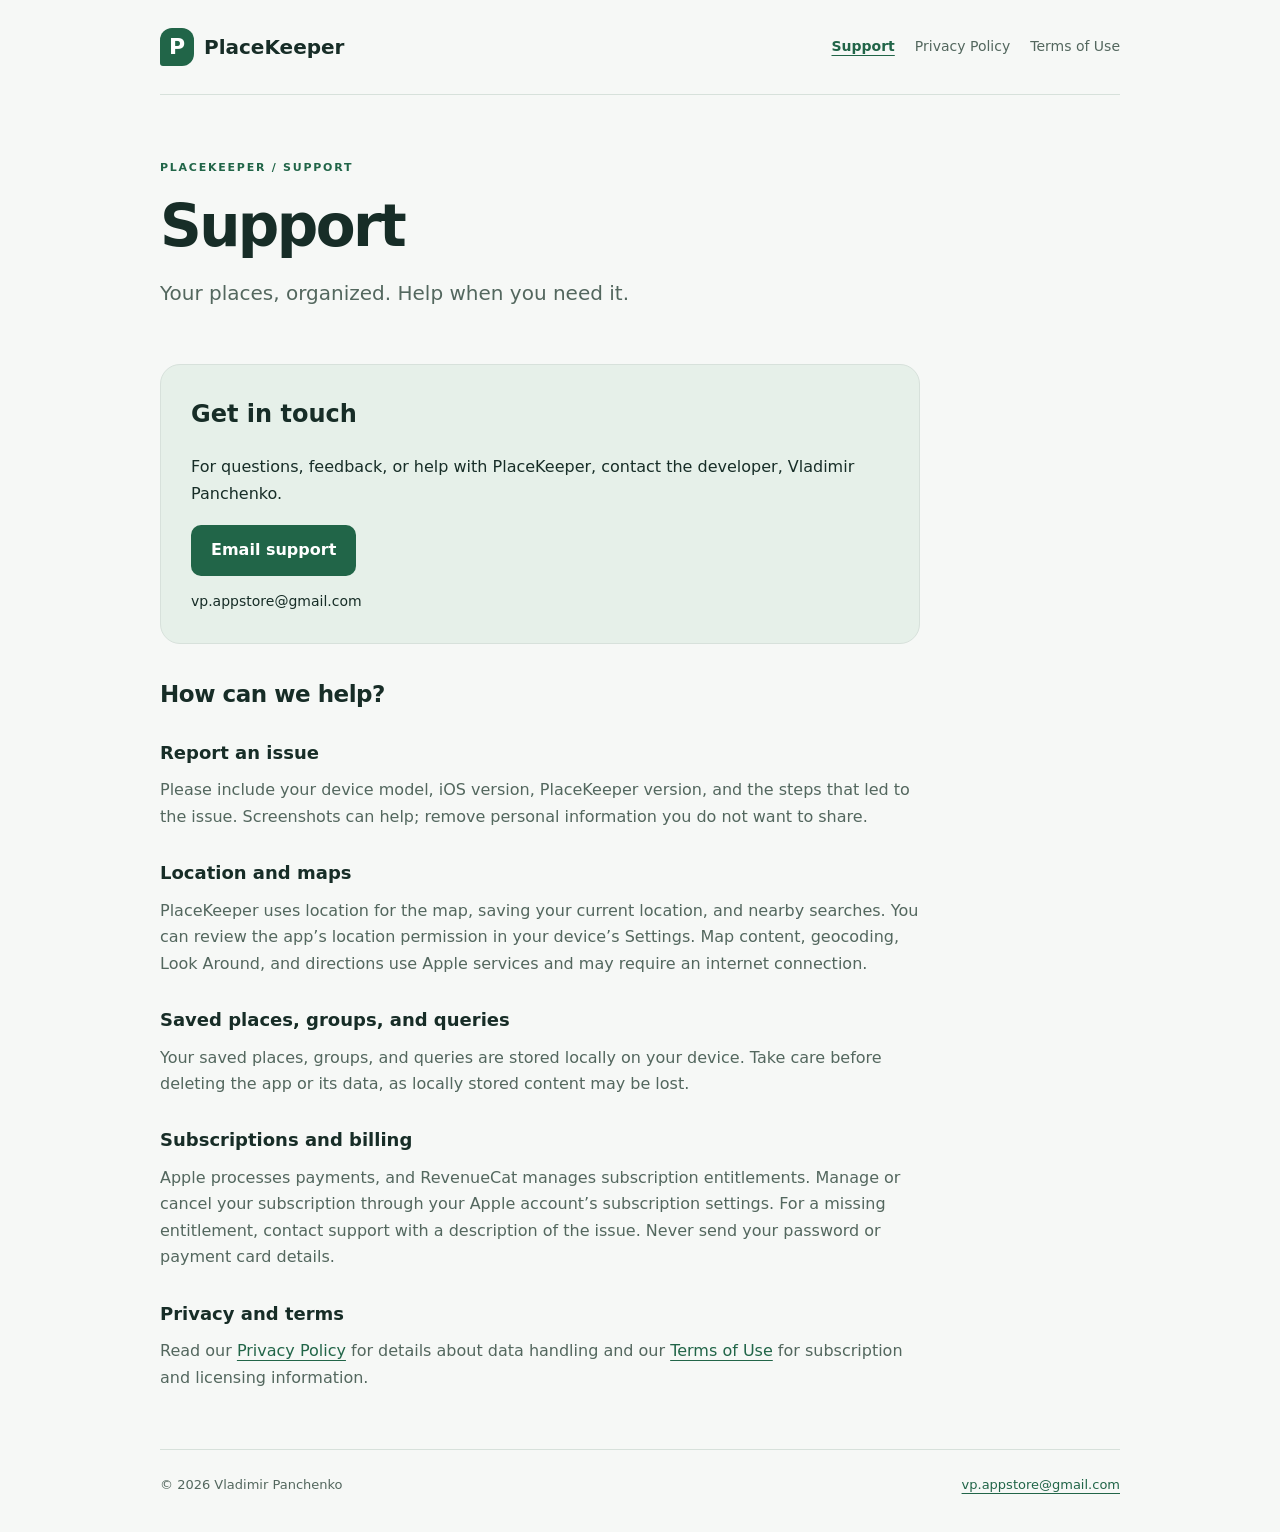
==== index.html @ a55f24ca "Add files via upload" ====
<!doctype html>
<html lang="en">
<head>
<meta charset="utf-8">
<meta name="viewport" content="width=device-width, initial-scale=1">
<meta name="color-scheme" content="light dark">
<meta name="description" content="Your places, organized. Help when you need it.">
<title>Support · PlaceKeeper</title>
<link rel="stylesheet" href="styles.css">
</head>
<body>
<a class="skip" href="#main">Skip to content</a>
<header class="shell"><a class="brand" href="index.html"><span class="mark" aria-hidden="true">P</span>PlaceKeeper</a><nav aria-label="Main navigation"><a href="index.html" aria-current="page">Support</a><a href="privacy.html">Privacy Policy</a><a href="terms.html">Terms of Use</a></nav></header>
<main id="main" class="shell"><div class="hero"><p class="eyebrow">PLACEKEEPER / SUPPORT</p><h1>Support</h1><p class="lead">Your places, organized. Help when you need it.</p></div>
<section class="contact"><div><h2>Get in touch</h2><p>For questions, feedback, or help with PlaceKeeper, contact the developer, Vladimir Panchenko.</p></div><a class="button" href="mailto:vp.appstore@gmail.com?subject=PlaceKeeper%20Support">Email support</a><p class="address">vp.appstore@gmail.com</p></section>
<section class="prose"><h2>How can we help?</h2>
<h3>Report an issue</h3><p>Please include your device model, iOS version, PlaceKeeper version, and the steps that led to the issue. Screenshots can help; remove personal information you do not want to share.</p>
<h3>Location and maps</h3><p>PlaceKeeper uses location for the map, saving your current location, and nearby searches. You can review the app’s location permission in your device’s Settings. Map content, geocoding, Look Around, and directions use Apple services and may require an internet connection.</p>
<h3>Saved places, groups, and queries</h3><p>Your saved places, groups, and queries are stored locally on your device. Take care before deleting the app or its data, as locally stored content may be lost.</p>
<h3>Subscriptions and billing</h3><p>Apple processes payments, and RevenueCat manages subscription entitlements. Manage or cancel your subscription through your Apple account’s subscription settings. For a missing entitlement, contact support with a description of the issue. Never send your password or payment card details.</p>
<h3>Privacy and terms</h3><p>Read our <a href="privacy.html">Privacy Policy</a> for details about data handling and our <a href="terms.html">Terms of Use</a> for subscription and licensing information.</p></section></main>
<footer class="shell"><p>© 2026 Vladimir Panchenko</p><a href="mailto:vp.appstore@gmail.com">vp.appstore@gmail.com</a></footer>
</body>
</html>
---- styles.css ----
:root{color-scheme:light dark;--bg:#f6f8f6;--surface:#fff;--ink:#172d27;--muted:#53675e;--line:#d7e1db;--accent:#216548;--tint:#e6f0e9}*{box-sizing:border-box}html{font-family:system-ui,-apple-system,BlinkMacSystemFont,"Segoe UI",sans-serif;line-height:1.65;background:var(--bg);color:var(--ink)}body{margin:0}a{color:var(--accent);text-underline-offset:4px}a:hover{text-decoration-thickness:2px}a:focus-visible{outline:3px solid var(--accent);outline-offset:5px;border-radius:3px}.shell{width:min(100% - 48px,960px);margin-inline:auto}header{display:flex;align-items:center;justify-content:space-between;gap:24px;padding-block:28px;border-bottom:1px solid var(--line)}.brand{display:flex;align-items:center;gap:10px;font-size:20px;font-weight:750;color:var(--ink);text-decoration:none}.mark{display:grid;place-items:center;width:34px;height:38px;border-radius:12px 12px 12px 3px;background:var(--accent);color:var(--surface);font-size:22px}nav{display:flex;flex-wrap:wrap;gap:20px;font-size:14px}nav a{color:var(--muted);text-decoration:none}nav a[aria-current]{color:var(--accent);text-decoration:underline;font-weight:650}.hero{padding:64px 0 36px;max-width:760px}.eyebrow{font-size:11px;letter-spacing:.16em;font-weight:750;color:var(--accent)}h1{font-size:clamp(36px,7vw,58px);line-height:1.1;letter-spacing:-.045em;margin:18px 0}p{margin:0 0 18px}.lead{color:var(--muted);font-size:20px}.contact{padding:30px;border:1px solid var(--line);border-radius:20px;background:var(--tint);max-width:760px}.contact h2{margin-top:0}.button{display:inline-block;background:var(--accent);color:var(--surface);border-radius:10px;padding:12px 20px;text-decoration:none;font-weight:650}.address{font-size:14px;margin:14px 0 0;overflow-wrap:anywhere}.prose{max-width:760px;padding-bottom:40px}.prose h2{font-size:23px;line-height:1.3;margin:36px 0 14px;letter-spacing:-.02em}.prose h3{font-size:18px;margin:28px 0 10px}.prose p{color:var(--muted)}.date{font-size:13px;padding-bottom:20px;border-bottom:1px solid var(--line)}footer{border-top:1px solid var(--line);padding-block:24px 36px;display:flex;justify-content:space-between;gap:16px;font-size:13px;color:var(--muted)}footer p{margin:0}footer a{overflow-wrap:anywhere}.skip{position:absolute;top:-100px;left:16px;padding:10px;background:var(--surface);z-index:1}.skip:focus{top:12px}@media(prefers-color-scheme:dark){:root{--bg:#111c18;--surface:#182720;--ink:#eaf2ed;--muted:#b5c7bd;--line:#34483d;--accent:#a1dfb9;--tint:#20352a}}@media(max-width:600px){.shell{width:calc(100% - 36px)}header{align-items:flex-start;flex-direction:column;gap:18px;padding-block:22px}nav{gap:18px}.hero{padding-top:40px}.contact{padding:24px}footer{flex-direction:column;gap:6px}}@media print{html{background:white;color:black}header,footer,.skip{display:none}.shell{width:100%}.hero{padding-top:0}.prose{max-width:none}.prose p,.lead{color:black}a{color:inherit}.contact{break-inside:avoid}}
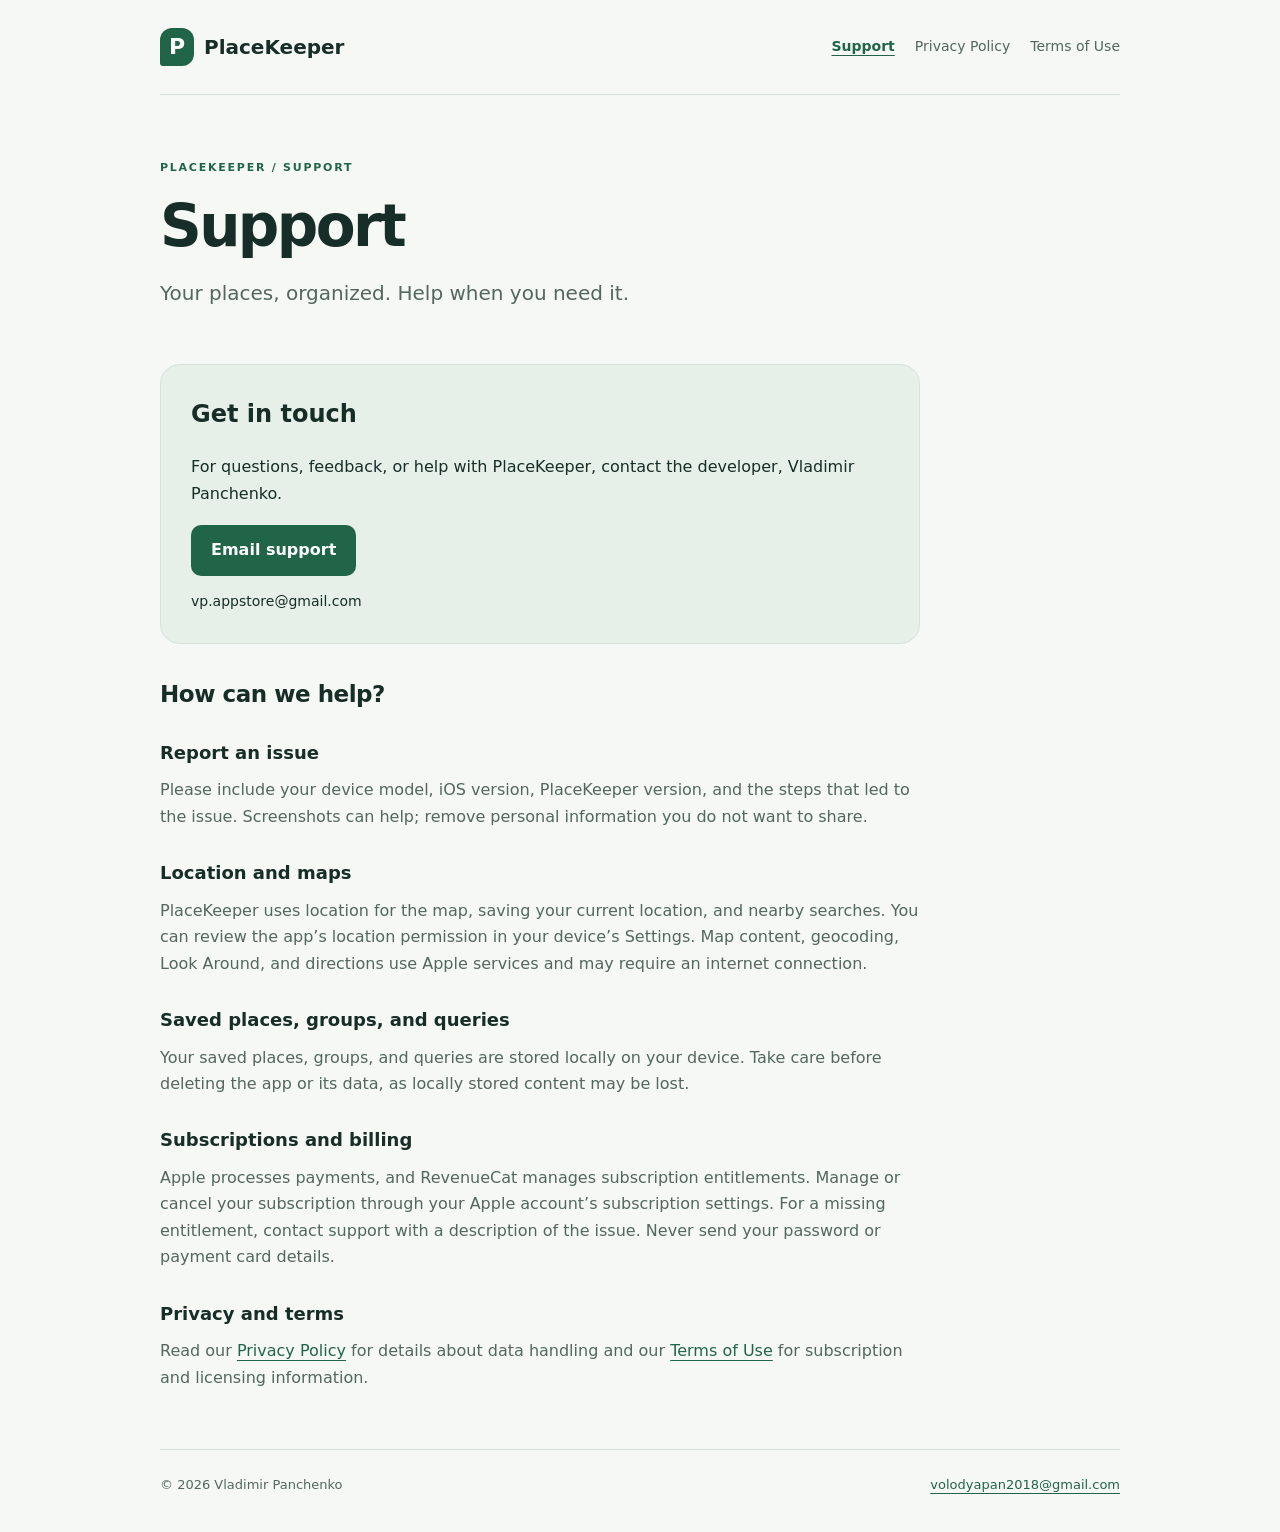
==== commit 1ac6aef1: "Update index.html" ====
--- a/index.html
+++ b/index.html
@@ -19,6 +19,6 @@
 <h3>Saved places, groups, and queries</h3><p>Your saved places, groups, and queries are stored locally on your device. Take care before deleting the app or its data, as locally stored content may be lost.</p>
 <h3>Subscriptions and billing</h3><p>Apple processes payments, and RevenueCat manages subscription entitlements. Manage or cancel your subscription through your Apple account’s subscription settings. For a missing entitlement, contact support with a description of the issue. Never send your password or payment card details.</p>
 <h3>Privacy and terms</h3><p>Read our <a href="privacy.html">Privacy Policy</a> for details about data handling and our <a href="terms.html">Terms of Use</a> for subscription and licensing information.</p></section></main>
-<footer class="shell"><p>© 2026 Vladimir Panchenko</p><a href="mailto:vp.appstore@gmail.com">vp.appstore@gmail.com</a></footer>
+<footer class="shell"><p>© 2026 Vladimir Panchenko</p><a href="mailto:volodyapan2018@gmail.com">volodyapan2018@gmail.com</a></footer>
 </body>
 </html>
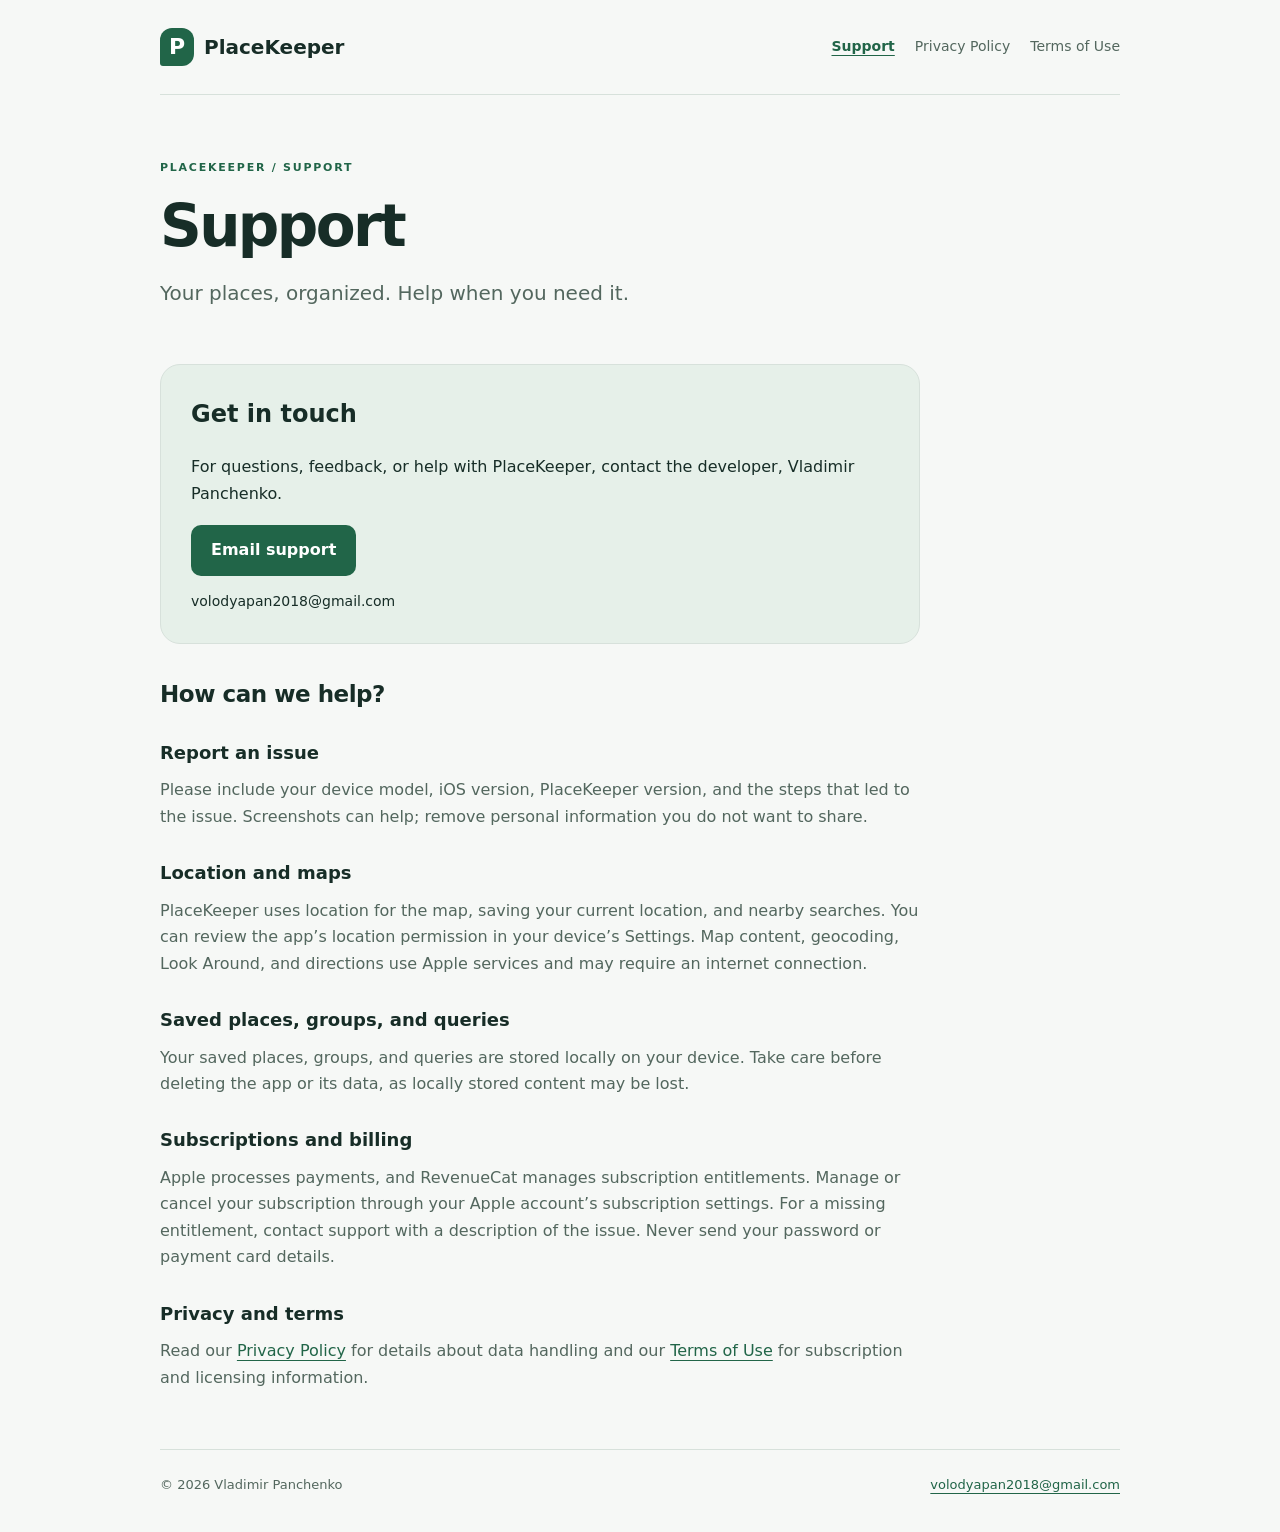
==== commit 3b8db389: "Update index.html" ====
--- a/index.html
+++ b/index.html
@@ -9,10 +9,11 @@
 <link rel="stylesheet" href="styles.css">
 </head>
 <body>
+<!-- redeploy -->
 <a class="skip" href="#main">Skip to content</a>
 <header class="shell"><a class="brand" href="index.html"><span class="mark" aria-hidden="true">P</span>PlaceKeeper</a><nav aria-label="Main navigation"><a href="index.html" aria-current="page">Support</a><a href="privacy.html">Privacy Policy</a><a href="terms.html">Terms of Use</a></nav></header>
 <main id="main" class="shell"><div class="hero"><p class="eyebrow">PLACEKEEPER / SUPPORT</p><h1>Support</h1><p class="lead">Your places, organized. Help when you need it.</p></div>
-<section class="contact"><div><h2>Get in touch</h2><p>For questions, feedback, or help with PlaceKeeper, contact the developer, Vladimir Panchenko.</p></div><a class="button" href="mailto:vp.appstore@gmail.com?subject=PlaceKeeper%20Support">Email support</a><p class="address">vp.appstore@gmail.com</p></section>
+<section class="contact"><div><h2>Get in touch</h2><p>For questions, feedback, or help with PlaceKeeper, contact the developer, Vladimir Panchenko.</p></div><a class="button" href="mailto:volodyapan2018@gmail.com?subject=PlaceKeeper%20Support">Email support</a><p class="address">volodyapan2018@gmail.com</p></section>
 <section class="prose"><h2>How can we help?</h2>
 <h3>Report an issue</h3><p>Please include your device model, iOS version, PlaceKeeper version, and the steps that led to the issue. Screenshots can help; remove personal information you do not want to share.</p>
 <h3>Location and maps</h3><p>PlaceKeeper uses location for the map, saving your current location, and nearby searches. You can review the app’s location permission in your device’s Settings. Map content, geocoding, Look Around, and directions use Apple services and may require an internet connection.</p>
